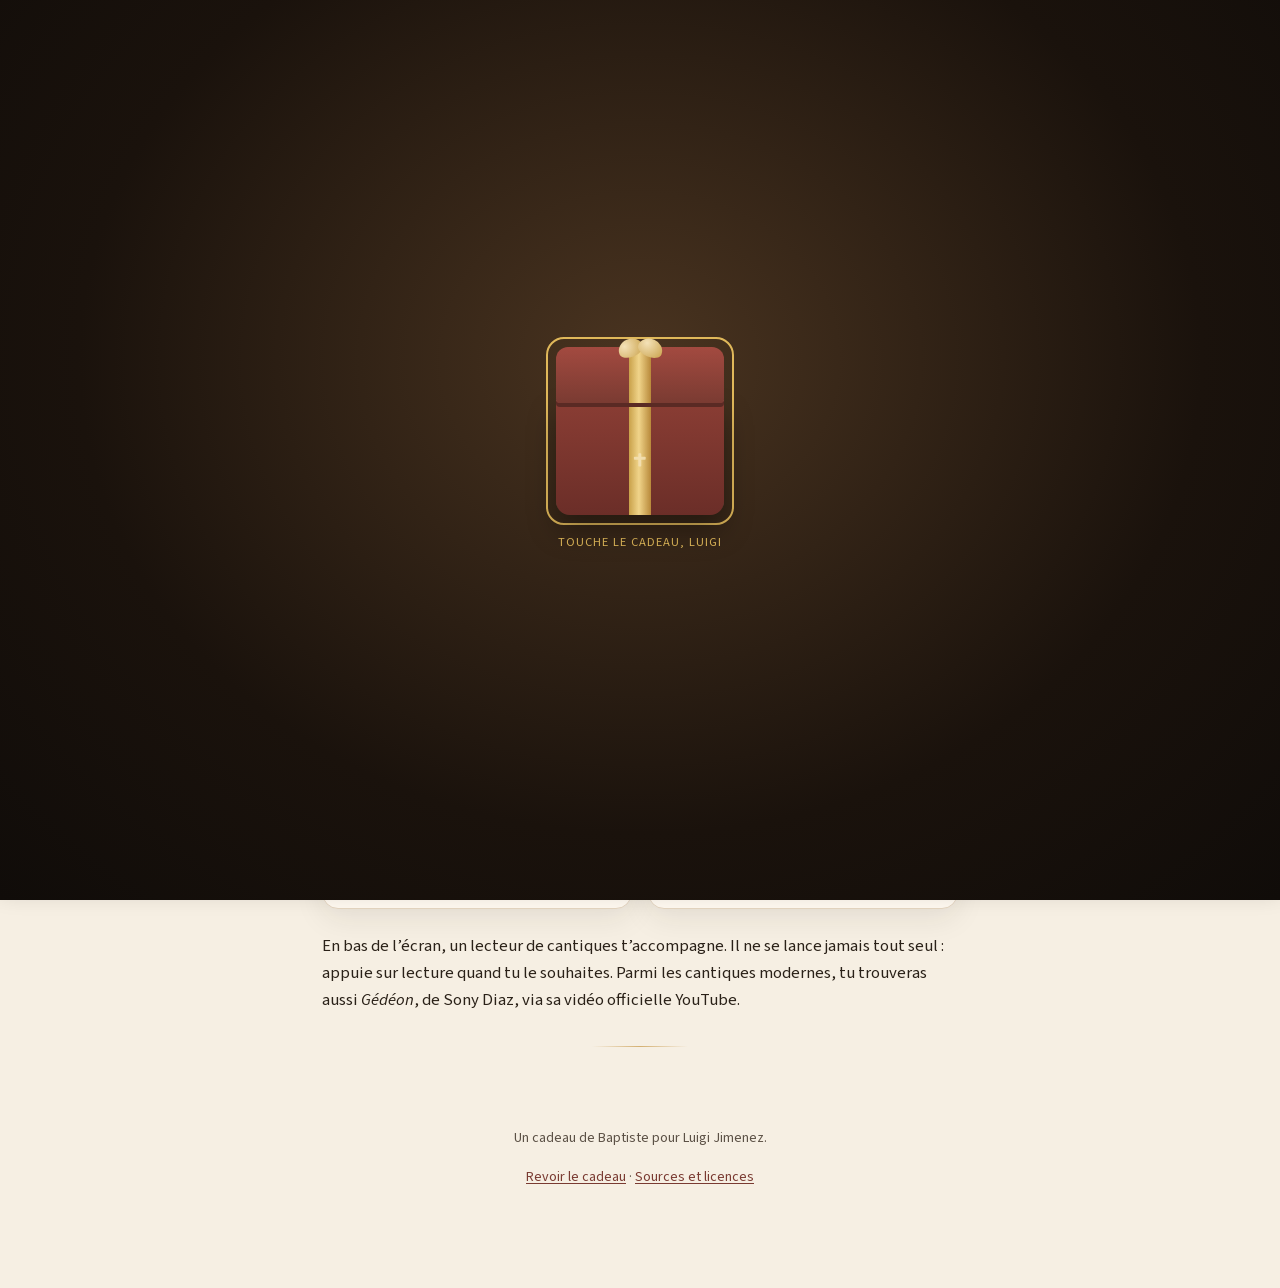
==== index.html @ 6153d250 "Ajouter le site Jésus-Christ, cadeau pour Luigi Jimenez Site français mobile : histoire de Jésus, Bi" ====
<!DOCTYPE html>
<html lang="fr">
<head>
  <meta charset="utf-8">
  <meta name="viewport" content="width=device-width, initial-scale=1, viewport-fit=cover">
  <meta name="theme-color" content="#2A2118">
  <meta name="description" content="Un cadeau de Baptiste pour Luigi Jimenez : l’histoire de Jésus-Christ, la Bible Louis Segond 1910, et des cantiques évangéliques.">
  <title>Jésus-Christ — Histoire et Bible, un cadeau pour Luigi Jimenez</title>
  <link rel="icon" href="favicon.svg" type="image/svg+xml">
  <link rel="apple-touch-icon" href="icons/icon-192.png">
  <link rel="manifest" href="manifest.webmanifest">
  <link rel="stylesheet" href="css/fonts.css">
  <link rel="stylesheet" href="css/style.css">
  <script>
    (function () {
      try {
        var t = localStorage.getItem("jesus-theme");
        if (t) document.documentElement.setAttribute("data-theme", t);
        else if (window.matchMedia && matchMedia("(prefers-color-scheme: dark)").matches)
          document.documentElement.setAttribute("data-theme", "dark");
        var replay = /(?:^|[?&])cadeau=1(?:&|$)/.test(location.search);
        if (replay || localStorage.getItem("jesus-gift-seen") !== "1")
          document.documentElement.classList.add("gift-pending");
      } catch (e) {}
    })();
  </script>
</head>
<body>
<a class="skip" href="#contenu">Aller au contenu</a>
<header class="site-header">
  <div class="header-inner">
    <a class="brand" href="index.html">
      <img src="img/logo.svg" width="32" height="32" alt="">
      <span class="brand-name">Jésus-Christ</span>
    </a>
    <button type="button" class="nav-toggle" data-nav-toggle aria-controls="site-nav" aria-expanded="false" aria-label="Ouvrir le menu">
      <svg width="22" height="22" viewBox="0 0 24 24" fill="none" stroke="currentColor" stroke-width="1.8" aria-hidden="true"><path d="M4 7h16M4 12h16M4 17h16"/></svg>
    </button>
    <nav class="site-nav" id="site-nav">
      <a href="index.html" aria-current="page">Accueil</a>
      <a href="histoire.html">Son histoire</a>
      <a href="bible.html">La Bible</a>
      <a href="apropos.html">À propos</a>
    </nav>
    <button type="button" class="icon-btn theme-btn" data-theme-toggle aria-label="Changer de thème"></button>
  </div>
</header>

<main id="contenu">
  <section class="hero">
    <img class="cross" src="img/logo.svg" width="64" height="64" alt="">
    <p class="kicker">Un cadeau pour Luigi Jimenez</p>
    <h1>Jésus-Christ</h1>
    <p class="lead">Son histoire, les Écritures, et des cantiques pour prier, lire et écouter — offerts avec affection.</p>
    <blockquote class="quote">
      «&nbsp;Je suis le chemin, la vérité, et la vie.&nbsp;»
      <cite><a class="ref" href="bible.html#jean.14.6">Jean 14, 6</a> · Louis Segond 1910</cite>
    </blockquote>
    <div class="actions">
      <a class="btn btn-primary" href="histoire.html">Son histoire</a>
      <a class="btn btn-ghost" href="bible.html">Lire la Bible</a>
    </div>
  </section>
  <div class="wrap">
    <p>Depuis plus de deux mille ans, le nom de Jésus de Nazareth traverse les siècles. Les Évangiles le présentent comme le Fils de Dieu, né à Bethléhem, qui a prêché le Royaume, guéri les malades, aimé les pauvres, et qui, après la croix, est vivant. Ce site t’invite à le rencontrer simplement, Luigi&nbsp;: par un récit respectueux de sa vie, et par la lecture de la Bible en français.</p>
    <div class="cards">
      <a class="card" href="histoire.html">
        <h2>Son histoire</h2>
        <p>De la nativité à l’ascension&nbsp;: un récit original, avec des renvois vers les passages bibliques.</p>
      </a>
      <a class="card" href="bible.html">
        <h2>La Bible</h2>
        <p>La traduction Louis Segond 1910, domaine public&nbsp;: Ancien et Nouveau Testament, à lire hors ligne une fois chargée.</p>
      </a>
    </div>
    <p>En bas de l’écran, un lecteur de cantiques t’accompagne. Il ne se lance jamais tout seul&nbsp;: appuie sur lecture quand tu le souhaites. Parmi les cantiques modernes, tu trouveras aussi <em>Gédéon</em>, de Sony Diaz, via sa vidéo officielle YouTube.</p>
    <hr class="ornament">
  </div>
</main>

<footer class="site-foot">
  <p>Un cadeau de Baptiste pour Luigi Jimenez.</p>
  <p><a href="index.html?cadeau=1" data-replay-gift>Revoir le cadeau</a>
   · <a href="apropos.html">Sources et licences</a></p>
</footer>

<div class="modern-panel" id="modern-panel" aria-hidden="true">
  <div class="modern-head">
    <h2>Cantiques modernes</h2>
    <button type="button" class="tool-btn" data-modern-close>Fermer</button>
  </div>
  <p class="note">Ces morceaux sont protégés par le droit d’auteur. Ils sont lus via YouTube&nbsp;: aucun fichier audio n’est hébergé sur ce site, et la lecture ne démarre pas toute seule.</p>
  <div class="yt-wrap" data-yt></div>
  <p class="modern-credit"><strong>Sony Diaz</strong> — <em>Gédéon (Vaillant héros)</em><br>
    <a href="https://www.youtube.com/watch?v=rrBUfTfi2Fc" rel="noopener noreferrer" target="_blank">Vidéo officielle sur YouTube</a>
    · <a href="https://www.youtube.com/@Sonydiaz777" rel="noopener noreferrer" target="_blank">Chaîne @Sonydiaz777</a>
  </p>
</div>
<div class="player" data-player>
  <audio preload="none" playsinline></audio>
  <button type="button" class="play-btn" data-play aria-label="Lecture">
    <svg width="18" height="18" viewBox="0 0 24 24" fill="currentColor" aria-hidden="true"><path d="M8 5.5v13l11-6.5L8 5.5z"/></svg>
  </button>
  <div class="player-meta">
    <div class="player-kicker">Cantiques</div>
    <div class="player-title" data-player-title>À toi la gloire</div>
    <div class="player-kicker" data-player-sub>Mélodie de Haendel — orgue</div>
  </div>
  <div class="player-controls">
    <button type="button" data-prev aria-label="Cantique précédent">
      <svg width="18" height="18" viewBox="0 0 24 24" fill="currentColor" aria-hidden="true"><path d="M6 6h2v12H6V6zm3.5 6 8.5 6V6l-8.5 6z"/></svg>
    </button>
    <button type="button" data-next aria-label="Cantique suivant">
      <svg width="18" height="18" viewBox="0 0 24 24" fill="currentColor" aria-hidden="true"><path d="M16 6h2v12h-2V6zM4 6v12l8.5-6L4 6z"/></svg>
    </button>
    <button type="button" data-modern aria-label="Cantiques modernes" aria-expanded="false" title="Cantiques modernes">
      <svg width="18" height="18" viewBox="0 0 24 24" fill="none" stroke="currentColor" stroke-width="1.8" aria-hidden="true"><path d="M10 16.5V5l10-2v11"/><circle cx="8" cy="16.5" r="2.5"/><circle cx="18" cy="14.5" r="2.5"/></svg>
    </button>
    <div class="vol-wrap">
      <label class="visually-hidden" for="volume">Volume</label>
      <input id="volume" type="range" data-volume min="0" max="1" step="0.05" value="0.8" aria-label="Volume">
    </div>
  </div>
</div>

<div class="gift-overlay" id="gift-overlay" role="dialog" aria-modal="true" aria-labelledby="gift-title">
  <div class="gift-rays" aria-hidden="true"></div>
  <div class="gift-confetti" data-confetti aria-hidden="true"></div>
  <div class="gift-doves" aria-hidden="true">
    <svg class="dove" style="--dx:-130px;--dy:-160px;--d:.05s" viewBox="0 0 64 40" fill="#F6EFE3"><path d="M8 24c8-2 14-10 22-12 2 6 8 10 16 10-6 4-14 6-22 4-4 4-10 8-16 8 2-4 2-8 0-10zm30-8c6-6 16-8 24-4-8 2-14 8-18 14-4-2-6-6-6-10z"/></svg>
    <svg class="dove" style="--dx:150px;--dy:-140px;--d:.18s" viewBox="0 0 64 40" fill="#E0B85A"><path d="M8 24c8-2 14-10 22-12 2 6 8 10 16 10-6 4-14 6-22 4-4 4-10 8-16 8 2-4 2-8 0-10zm30-8c6-6 16-8 24-4-8 2-14 8-18 14-4-2-6-6-6-10z"/></svg>
    <svg class="dove" style="--dx:20px;--dy:-190px;--d:.28s" viewBox="0 0 64 40" fill="#ffffff"><path d="M8 24c8-2 14-10 22-12 2 6 8 10 16 10-6 4-14 6-22 4-4 4-10 8-16 8 2-4 2-8 0-10zm30-8c6-6 16-8 24-4-8 2-14 8-18 14-4-2-6-6-6-10z"/></svg>
  </div>
  <div class="gift-stage">
    <button type="button" class="gift-box" data-gift-box aria-label="Ouvrir le cadeau pour Luigi Jimenez">
      <span class="gift-lid">
        <span class="gift-bow" aria-hidden="true"><span></span><span></span></span>
      </span>
      <span class="gift-body">
        <svg class="gift-cross" viewBox="0 0 24 24" aria-hidden="true"><rect x="10" y="3" width="4" height="18" rx="1" fill="#F4E2B8"/><rect x="4" y="8" width="16" height="4" rx="1" fill="#F4E2B8"/></svg>
      </span>
    </button>
    <p class="gift-hint">Touche le cadeau, Luigi</p>
    <div class="gift-message">
      <p class="kicker">Un cadeau</p>
      <h1 id="gift-title">Pour Luigi Jimenez</h1>
      <p class="gift-dedication">Luigi Jimenez, Jésus t’aime et te bénit, mon frère.</p>
      <p class="gift-signature">— Baptiste</p>
      <button type="button" class="btn btn-primary" data-gift-enter>Entrer</button>
    </div>
  </div>
</div>

<script src="js/app.js" defer></script>

</body>
</html>
---- css/fonts.css ----
/* Self-hosted fonts (SIL Open Font License 1.1) via Google Fonts.
   Cormorant Garamond — Catharsis Fonts / Christian Thalmann
   Source Sans 3 — Adobe (Paul D. Hunt)
*/
/* latin-ext */
@font-face {
  font-family: 'Cormorant Garamond';
  font-style: italic;
  font-weight: 500;
  font-display: swap;
  src: url(../fonts/cormorant-latin-ext-italic-500.woff2) format('woff2');
  unicode-range: U+0100-02BA, U+02BD-02C5, U+02C7-02CC, U+02CE-02D7, U+02DD-02FF, U+0304, U+0308, U+0329, U+1D00-1DBF, U+1E00-1E9F, U+1EF2-1EFF, U+2020, U+20A0-20AB, U+20AD-20C4, U+2113, U+2C60-2C7F, U+A720-A7FF;
}
/* latin */
@font-face {
  font-family: 'Cormorant Garamond';
  font-style: italic;
  font-weight: 500;
  font-display: swap;
  src: url(../fonts/cormorant-latin-italic-500.woff2) format('woff2');
  unicode-range: U+0000-00FF, U+0131, U+0152-0153, U+02BB-02BC, U+02C6, U+02DA, U+02DC, U+0304, U+0308, U+0329, U+2000-206F, U+20AC, U+2122, U+2191, U+2193, U+2212, U+2215, U+FEFF, U+FFFD;
}
/* latin-ext */
@font-face {
  font-family: 'Cormorant Garamond';
  font-style: normal;
  font-weight: 500;
  font-display: swap;
  src: url(../fonts/cormorant-latin-ext-normal-500.woff2) format('woff2');
  unicode-range: U+0100-02BA, U+02BD-02C5, U+02C7-02CC, U+02CE-02D7, U+02DD-02FF, U+0304, U+0308, U+0329, U+1D00-1DBF, U+1E00-1E9F, U+1EF2-1EFF, U+2020, U+20A0-20AB, U+20AD-20C4, U+2113, U+2C60-2C7F, U+A720-A7FF;
}
/* latin */
@font-face {
  font-family: 'Cormorant Garamond';
  font-style: normal;
  font-weight: 500;
  font-display: swap;
  src: url(../fonts/cormorant-latin-normal-500.woff2) format('woff2');
  unicode-range: U+0000-00FF, U+0131, U+0152-0153, U+02BB-02BC, U+02C6, U+02DA, U+02DC, U+0304, U+0308, U+0329, U+2000-206F, U+20AC, U+2122, U+2191, U+2193, U+2212, U+2215, U+FEFF, U+FFFD;
}
/* latin-ext */
@font-face {
  font-family: 'Cormorant Garamond';
  font-style: normal;
  font-weight: 600;
  font-display: swap;
  src: url(../fonts/cormorant-latin-ext-normal-600.woff2) format('woff2');
  unicode-range: U+0100-02BA, U+02BD-02C5, U+02C7-02CC, U+02CE-02D7, U+02DD-02FF, U+0304, U+0308, U+0329, U+1D00-1DBF, U+1E00-1E9F, U+1EF2-1EFF, U+2020, U+20A0-20AB, U+20AD-20C4, U+2113, U+2C60-2C7F, U+A720-A7FF;
}
/* latin */
@font-face {
  font-family: 'Cormorant Garamond';
  font-style: normal;
  font-weight: 600;
  font-display: swap;
  src: url(../fonts/cormorant-latin-normal-600.woff2) format('woff2');
  unicode-range: U+0000-00FF, U+0131, U+0152-0153, U+02BB-02BC, U+02C6, U+02DA, U+02DC, U+0304, U+0308, U+0329, U+2000-206F, U+20AC, U+2122, U+2191, U+2193, U+2212, U+2215, U+FEFF, U+FFFD;
}
/* latin-ext */
@font-face {
  font-family: 'Cormorant Garamond';
  font-style: normal;
  font-weight: 700;
  font-display: swap;
  src: url(../fonts/cormorant-latin-ext-normal-700.woff2) format('woff2');
  unicode-range: U+0100-02BA, U+02BD-02C5, U+02C7-02CC, U+02CE-02D7, U+02DD-02FF, U+0304, U+0308, U+0329, U+1D00-1DBF, U+1E00-1E9F, U+1EF2-1EFF, U+2020, U+20A0-20AB, U+20AD-20C4, U+2113, U+2C60-2C7F, U+A720-A7FF;
}
/* latin */
@font-face {
  font-family: 'Cormorant Garamond';
  font-style: normal;
  font-weight: 700;
  font-display: swap;
  src: url(../fonts/cormorant-latin-normal-700.woff2) format('woff2');
  unicode-range: U+0000-00FF, U+0131, U+0152-0153, U+02BB-02BC, U+02C6, U+02DA, U+02DC, U+0304, U+0308, U+0329, U+2000-206F, U+20AC, U+2122, U+2191, U+2193, U+2212, U+2215, U+FEFF, U+FFFD;
}
/* latin-ext */
@font-face {
  font-family: 'Source Sans 3';
  font-style: italic;
  font-weight: 400;
  font-display: swap;
  src: url(../fonts/source-sans-latin-ext-italic-400.woff2) format('woff2');
  unicode-range: U+0100-02BA, U+02BD-02C5, U+02C7-02CC, U+02CE-02D7, U+02DD-02FF, U+0304, U+0308, U+0329, U+1D00-1DBF, U+1E00-1E9F, U+1EF2-1EFF, U+2020, U+20A0-20AB, U+20AD-20C4, U+2113, U+2C60-2C7F, U+A720-A7FF;
}
/* latin */
@font-face {
  font-family: 'Source Sans 3';
  font-style: italic;
  font-weight: 400;
  font-display: swap;
  src: url(../fonts/source-sans-latin-italic-400.woff2) format('woff2');
  unicode-range: U+0000-00FF, U+0131, U+0152-0153, U+02BB-02BC, U+02C6, U+02DA, U+02DC, U+0304, U+0308, U+0329, U+2000-206F, U+20AC, U+2122, U+2191, U+2193, U+2212, U+2215, U+FEFF, U+FFFD;
}
/* latin-ext */
@font-face {
  font-family: 'Source Sans 3';
  font-style: normal;
  font-weight: 400;
  font-display: swap;
  src: url(../fonts/source-sans-latin-ext-normal-400.woff2) format('woff2');
  unicode-range: U+0100-02BA, U+02BD-02C5, U+02C7-02CC, U+02CE-02D7, U+02DD-02FF, U+0304, U+0308, U+0329, U+1D00-1DBF, U+1E00-1E9F, U+1EF2-1EFF, U+2020, U+20A0-20AB, U+20AD-20C4, U+2113, U+2C60-2C7F, U+A720-A7FF;
}
/* latin */
@font-face {
  font-family: 'Source Sans 3';
  font-style: normal;
  font-weight: 400;
  font-display: swap;
  src: url(../fonts/source-sans-latin-normal-400.woff2) format('woff2');
  unicode-range: U+0000-00FF, U+0131, U+0152-0153, U+02BB-02BC, U+02C6, U+02DA, U+02DC, U+0304, U+0308, U+0329, U+2000-206F, U+20AC, U+2122, U+2191, U+2193, U+2212, U+2215, U+FEFF, U+FFFD;
}
/* latin-ext */
@font-face {
  font-family: 'Source Sans 3';
  font-style: normal;
  font-weight: 600;
  font-display: swap;
  src: url(../fonts/source-sans-latin-ext-normal-600.woff2) format('woff2');
  unicode-range: U+0100-02BA, U+02BD-02C5, U+02C7-02CC, U+02CE-02D7, U+02DD-02FF, U+0304, U+0308, U+0329, U+1D00-1DBF, U+1E00-1E9F, U+1EF2-1EFF, U+2020, U+20A0-20AB, U+20AD-20C4, U+2113, U+2C60-2C7F, U+A720-A7FF;
}
/* latin */
@font-face {
  font-family: 'Source Sans 3';
  font-style: normal;
  font-weight: 600;
  font-display: swap;
  src: url(../fonts/source-sans-latin-normal-600.woff2) format('woff2');
  unicode-range: U+0000-00FF, U+0131, U+0152-0153, U+02BB-02BC, U+02C6, U+02DA, U+02DC, U+0304, U+0308, U+0329, U+2000-206F, U+20AC, U+2122, U+2191, U+2193, U+2212, U+2215, U+FEFF, U+FFFD;
}
---- css/style.css ----
/* Jésus-Christ — Histoire et Bible
   Warm, mobile-first, reading-first stylesheet. */

:root {
  --bg: #F6EFE3;
  --bg-elev: #FFF9F0;
  --bg-soft: #EFE4D2;
  --ink: #2A2118;
  --ink-soft: #5C5146;
  --gold: #B8893A;
  --gold-soft: #D4B072;
  --wine: #7A3B32;
  --line: #E4D5C0;
  --player: #2A2118;
  --player-ink: #F6EFE3;
  --shadow: 0 10px 30px rgba(42, 33, 24, .08);
  --radius: 16px;
  --serif: "Cormorant Garamond", "Palatino Linotype", Palatino, "Book Antiqua", Georgia, serif;
  --sans: "Source Sans 3", system-ui, -apple-system, "Segoe UI", Roboto, sans-serif;
  --header-h: 3.5rem;
  --player-h: 4.25rem;
  --safe-bottom: env(safe-area-inset-bottom, 0px);
  --text: 1.05rem;
  --scripture-size: 1.2rem;
}

[data-theme="dark"] {
  --bg: #16120E;
  --bg-elev: #211C16;
  --bg-soft: #2A231C;
  --ink: #F3E7D4;
  --ink-soft: #C4B4A0;
  --gold: #E0B85A;
  --gold-soft: #C9A14A;
  --wine: #E8C4A8;
  --line: #3A3026;
  --player: #0F0C0A;
  --player-ink: #F3E7D4;
  --shadow: 0 10px 30px rgba(0, 0, 0, .35);
}

*, *::before, *::after { box-sizing: border-box; }
html { scroll-behavior: smooth; }
html, body { margin: 0; padding: 0; }
body {
  font-family: var(--sans);
  font-size: var(--text);
  line-height: 1.6;
  color: var(--ink);
  background: var(--bg);
  min-height: 100dvh;
  padding-bottom: calc(var(--player-h) + var(--safe-bottom) + 1rem);
  -webkit-font-smoothing: antialiased;
  text-rendering: optimizeLegibility;
}
img, svg { max-width: 100%; display: block; }
a { color: var(--wine); text-decoration-thickness: 1px; text-underline-offset: 2px; }
a:hover { color: var(--gold); }
:focus-visible { outline: 2px solid var(--gold); outline-offset: 3px; }

.skip {
  position: absolute; left: -999px; top: 0;
}
.skip:focus { left: 1rem; top: 1rem; z-index: 80; background: var(--bg-elev); padding: .5rem 1rem; border-radius: 8px; }

/* Header */
.site-header {
  position: sticky; top: 0; z-index: 40;
  background: color-mix(in srgb, var(--bg) 88%, transparent);
  backdrop-filter: blur(14px);
  -webkit-backdrop-filter: blur(14px);
  border-bottom: 1px solid var(--line);
  padding: env(safe-area-inset-top, 0) 0 0;
}
.header-inner {
  max-width: 70rem;
  margin: 0 auto;
  height: var(--header-h);
  padding: 0 1rem;
  display: flex;
  align-items: center;
  gap: .75rem;
}
.brand {
  display: flex; align-items: center; gap: .6rem;
  color: inherit; text-decoration: none;
  min-width: 0;
}
.brand img, .brand svg { width: 2rem; height: 2rem; flex-shrink: 0; }
.brand-name {
  font-family: var(--serif);
  font-weight: 600;
  font-size: 1.25rem;
  letter-spacing: .01em;
  white-space: nowrap;
}
.nav-toggle {
  margin-left: auto;
  background: none; border: 0; color: var(--ink);
  width: 2.6rem; height: 2.6rem;
  border-radius: 10px;
  display: grid; place-items: center;
  cursor: pointer;
}
.nav-toggle:hover { background: var(--bg-soft); }
.icon-btn {
  background: none; border: 0; color: inherit;
  width: 2.5rem; height: 2.5rem;
  border-radius: 10px;
  display: grid; place-items: center;
  cursor: pointer;
}
.icon-btn:hover { background: var(--bg-soft); }
.theme-btn { margin-left: .15rem; }

.site-nav {
  display: none;
  flex-direction: column;
  padding: .25rem 1rem 1rem;
  gap: .15rem;
  border-top: 1px solid var(--line);
  background: var(--bg-elev);
}
.site-nav.is-open { display: flex; }
.site-nav a {
  color: var(--ink);
  text-decoration: none;
  padding: .7rem .85rem;
  border-radius: 10px;
  font-weight: 500;
}
.site-nav a:hover, .site-nav a[aria-current="page"] {
  background: var(--bg-soft);
  color: var(--wine);
}

@media (min-width: 760px) {
  .nav-toggle { display: none; }
  .header-inner { gap: 1.25rem; }
  .site-nav {
    display: flex;
    flex-direction: row;
    margin-left: auto;
    padding: 0;
    border: 0;
    background: none;
    align-items: center;
    gap: .15rem;
  }
  .site-nav a { padding: .4rem .75rem; }
  .theme-btn { margin-left: .5rem; }
}

/* Layout */
.wrap { max-width: 42rem; margin: 0 auto; padding: 1.25rem 1.15rem 2rem; }
.wrap-wide { max-width: 70rem; margin: 0 auto; padding: 1.25rem 1.15rem 2rem; }
.kicker {
  font-family: var(--sans);
  text-transform: uppercase;
  letter-spacing: .16em;
  font-size: .72rem;
  font-weight: 600;
  color: var(--gold);
  margin: 0 0 .35rem;
}
h1, h2, h3 { font-family: var(--serif); font-weight: 600; line-height: 1.2; margin: 0 0 .6rem; }
h1 { font-size: clamp(2.2rem, 8vw, 3.4rem); }
h2 { font-size: clamp(1.6rem, 5vw, 2.15rem); color: var(--wine); }
h3 { font-size: 1.3rem; }
.lead { font-size: 1.15rem; color: var(--ink-soft); margin: 0 0 1.4rem; }
p { margin: 0 0 1rem; }
hr.ornament {
  border: 0; height: 1px; margin: 2rem auto;
  width: 6rem;
  background: linear-gradient(90deg, transparent, var(--gold-soft), transparent);
}

/* Hero */
.hero {
  position: relative;
  overflow: hidden;
  text-align: center;
  padding: 2.4rem 1.15rem 2.6rem;
  background:
    radial-gradient(ellipse at 50% 0%, color-mix(in srgb, var(--gold-soft) 38%, transparent), transparent 58%),
    var(--bg);
}
.hero .cross {
  width: 4.2rem; height: 4.2rem; margin: 0 auto 1rem;
  filter: drop-shadow(0 6px 16px rgba(184, 137, 58, .25));
}
.hero h1 { margin-bottom: .4rem; }
.hero .lead { max-width: 32rem; margin: 0 auto 1.5rem; }
.quote {
  font-family: var(--serif);
  font-style: italic;
  font-size: clamp(1.25rem, 4vw, 1.7rem);
  line-height: 1.4;
  margin: 0 auto 1.6rem;
  max-width: 30rem;
  color: var(--ink);
}
.quote cite {
  display: block;
  font-style: normal;
  font-family: var(--sans);
  font-size: .9rem;
  letter-spacing: .04em;
  color: var(--ink-soft);
  margin-top: .7rem;
}
.actions { display: flex; flex-wrap: wrap; gap: .7rem; justify-content: center; }

.btn {
  display: inline-flex; align-items: center; justify-content: center;
  gap: .4rem;
  border-radius: 999px;
  padding: .75rem 1.25rem;
  font-weight: 600;
  font-family: var(--sans);
  font-size: 1rem;
  text-decoration: none;
  border: 1px solid transparent;
  cursor: pointer;
}
.btn-primary {
  background: var(--wine);
  color: #fff8f0;
}
.btn-primary:hover { background: color-mix(in srgb, var(--wine) 85%, #000); color: #fff8f0; }
.btn-ghost {
  background: transparent;
  color: var(--ink);
  border-color: var(--line);
}
.btn-ghost:hover { border-color: var(--gold); color: var(--wine); }

.cards {
  display: grid;
  gap: 1rem;
  margin: 1.5rem 0;
}
@media (min-width: 640px) {
  .cards { grid-template-columns: 1fr 1fr; }
}
.card {
  background: var(--bg-elev);
  border: 1px solid var(--line);
  border-radius: var(--radius);
  padding: 1.25rem 1.2rem 1.3rem;
  box-shadow: var(--shadow);
  text-decoration: none;
  color: inherit;
  display: block;
}
.card h2 { font-size: 1.55rem; margin-bottom: .35rem; }
.card p { margin: 0; color: var(--ink-soft); }

/* Histoire */
.chapter {
  margin: 0 0 2.2rem;
  padding-top: .25rem;
}
.chapter h2 { margin-top: 0; }
.toc {
  background: var(--bg-elev);
  border: 1px solid var(--line);
  border-radius: var(--radius);
  padding: 1rem 1.1rem;
  margin: 0 0 2rem;
}
.toc h2 { font-size: 1.2rem; margin-bottom: .5rem; color: var(--ink); }
.toc ol { margin: 0; padding-left: 1.2rem; }
.toc a { text-decoration: none; color: var(--ink); }
.toc a:hover { color: var(--wine); }
.ref {
  white-space: nowrap;
  font-variant-numeric: oldstyle-nums;
}

/* Bible reader */
.bible-toolbar {
  position: sticky;
  top: var(--header-h);
  z-index: 30;
  background: color-mix(in srgb, var(--bg) 92%, transparent);
  backdrop-filter: blur(12px);
  -webkit-backdrop-filter: blur(12px);
  border-bottom: 1px solid var(--line);
  padding: .45rem .75rem;
  display: flex;
  flex-wrap: wrap;
  gap: .4rem;
  align-items: center;
}
.picker-btn, .tool-btn {
  font-family: var(--sans);
  background: var(--bg-elev);
  border: 1px solid var(--line);
  color: var(--ink);
  border-radius: 999px;
  padding: .4rem .8rem;
  cursor: pointer;
  font-size: .95rem;
}
.picker-btn { font-weight: 600; max-width: 100%; }
.tool-btn { min-width: 2.3rem; padding: .4rem .6rem; }
.tool-cluster { display: flex; gap: .3rem; margin-left: auto; }
.search-form {
  flex: 1 1 100%;
  display: flex;
  gap: .4rem;
}
.search-form input {
  flex: 1;
  font: inherit;
  border: 1px solid var(--line);
  background: var(--bg-elev);
  color: var(--ink);
  border-radius: 999px;
  padding: .5rem .9rem;
  min-width: 0;
}
.search-form button { flex: 0 0 auto; }

.book-drawer {
  position: fixed;
  inset: 0;
  z-index: 50;
  background: color-mix(in srgb, #000 45%, transparent);
  display: none;
}
.book-drawer.is-open { display: block; }
.drawer-panel {
  position: absolute;
  inset: auto 0 0 0;
  max-height: min(88dvh, 46rem);
  overflow: auto;
  background: var(--bg);
  border-radius: 1.1rem 1.1rem 0 0;
  padding: 1rem 1rem calc(var(--player-h) + 1.5rem);
  box-shadow: var(--shadow);
}
.drawer-head {
  display: flex; align-items: center; gap: .5rem;
  margin-bottom: .8rem;
}
.drawer-head h2 { flex: 1; font-size: 1.3rem; margin: 0; color: var(--ink); }
.testament-tabs { display: flex; gap: .4rem; margin: 0 0 .8rem; }
.book-filter {
  width: 100%;
  font: inherit;
  border: 1px solid var(--line);
  background: var(--bg-elev);
  color: var(--ink);
  border-radius: 10px;
  padding: .55rem .8rem;
  margin-bottom: .8rem;
}
.book-grid {
  display: grid;
  grid-template-columns: repeat(auto-fill, minmax(9.5rem, 1fr));
  gap: .4rem;
}
.book-grid button {
  text-align: left;
  font: inherit;
  background: var(--bg-elev);
  border: 1px solid var(--line);
  color: var(--ink);
  border-radius: 10px;
  padding: .55rem .7rem;
  cursor: pointer;
}
.book-grid button:hover, .book-grid button[aria-current="true"] {
  border-color: var(--gold);
  background: var(--bg-soft);
}
.chapter-list {
  display: flex;
  flex-wrap: wrap;
  gap: .35rem;
  margin-top: .8rem;
}
.chapter-list button {
  width: 2.6rem; height: 2.6rem;
  border-radius: 8px;
  border: 1px solid var(--line);
  background: var(--bg-elev);
  color: var(--ink);
  font: inherit;
  cursor: pointer;
}
.chapter-list button[aria-current="true"], .chapter-list button:hover {
  background: var(--wine); color: #fff8f0; border-color: var(--wine);
}

.reader {
  max-width: 40rem;
  margin: 0 auto;
  padding: 1.2rem 1.15rem 2rem;
}
.reader h1 {
  font-size: clamp(1.8rem, 6vw, 2.5rem);
  margin-bottom: .2rem;
}
.reader .meta { color: var(--ink-soft); margin-bottom: 1.2rem; font-size: .95rem; }
.scripture {
  font-family: var(--serif);
  font-size: var(--scripture-size);
  font-weight: 500;
  line-height: 1.7;
}
.verse { display: block; margin: 0 0 .45rem; scroll-margin-top: 7.5rem; }
.verse .vn {
  font-family: var(--sans);
  font-size: .72em;
  font-weight: 600;
  color: var(--gold);
  margin-right: .4rem;
  vertical-align: super;
}
.verse.is-target {
  background: color-mix(in srgb, var(--gold-soft) 28%, transparent);
  border-radius: 6px;
  padding: .1rem .25rem;
}
.chapter-nav {
  display: flex;
  justify-content: space-between;
  gap: .6rem;
  margin-top: 1.6rem;
}
.search-results { max-width: 40rem; margin: 0 auto; padding: 0 1.15rem 2rem; }
.search-results li { margin-bottom: .7rem; }
.search-results a { text-decoration: none; color: inherit; }
.search-results a:hover .s-ref { color: var(--wine); }
.s-ref { font-weight: 600; color: var(--gold); display: block; }
.s-text { font-family: var(--serif); }

.status { color: var(--ink-soft); padding: 1rem; text-align: center; }

/* About */
.credits dt { font-weight: 600; margin-top: 1rem; }
.credits dd { margin: .25rem 0 0; color: var(--ink-soft); }
.license-tag {
  display: inline-block;
  font-size: .78rem;
  border: 1px solid var(--line);
  border-radius: 999px;
  padding: .1rem .5rem;
  margin-left: .25rem;
}

/* Floating player */
.player {
  position: fixed;
  left: 0; right: 0; bottom: 0;
  z-index: 45;
  background: var(--player);
  color: var(--player-ink);
  padding: .45rem .7rem calc(.45rem + var(--safe-bottom));
  box-shadow: 0 -8px 24px rgba(0,0,0,.18);
  display: grid;
  grid-template-columns: auto 1fr auto;
  gap: .55rem;
  align-items: center;
}
.player audio { display: none; }
.play-btn {
  width: 2.7rem; height: 2.7rem;
  border-radius: 50%;
  border: 0;
  background: var(--gold);
  color: #2A2118;
  display: grid; place-items: center;
  cursor: pointer;
}
.play-btn:hover { filter: brightness(1.08); }
.player-meta { min-width: 0; }
.player-kicker { font-size: .68rem; letter-spacing: .12em; text-transform: uppercase; opacity: .7; }
.player-title { font-weight: 600; font-size: .95rem; white-space: nowrap; overflow: hidden; text-overflow: ellipsis; }
.player-controls { display: flex; align-items: center; gap: .15rem; }
.player-controls button {
  background: none; border: 0; color: inherit;
  width: 2.2rem; height: 2.2rem;
  border-radius: 8px;
  cursor: pointer;
  display: grid; place-items: center;
}
.player-controls button:hover { background: rgba(255,255,255,.08); }
.vol-wrap { display: none; align-items: center; gap: .3rem; }
.vol-wrap input[type="range"] { width: 5rem; accent-color: var(--gold); }
@media (min-width: 640px) {
  .vol-wrap { display: flex; }
  .player { padding-left: 1rem; padding-right: 1rem; }
}

footer.site-foot {
  max-width: 42rem;
  margin: 0 auto;
  padding: 1rem 1.15rem 0;
  color: var(--ink-soft);
  font-size: .88rem;
  text-align: center;
}

/* Reduced motion */
@media (prefers-reduced-motion: reduce) {
  html { scroll-behavior: auto; }
}

/* Modern hymns panel (YouTube, not hosted) */
.modern-panel {
  position: fixed;
  left: 0; right: 0;
  bottom: calc(var(--player-h) + var(--safe-bottom));
  z-index: 44;
  background: var(--bg-elev);
  color: var(--ink);
  border-top: 1px solid var(--line);
  border-radius: 1.1rem 1.1rem 0 0;
  box-shadow: 0 -10px 30px rgba(0,0,0,.18);
  padding: .9rem 1rem 1rem;
  max-height: min(70dvh, 32rem);
  overflow: auto;
  display: none;
}
.modern-panel.is-open { display: block; }
.modern-head {
  display: flex; align-items: center; gap: .5rem;
  margin-bottom: .5rem;
}
.modern-head h2 { flex: 1; font-size: 1.25rem; margin: 0; color: var(--wine); }
.modern-panel .note { font-size: .9rem; color: var(--ink-soft); margin: 0 0 .8rem; }
.yt-wrap {
  position: relative;
  width: 100%;
  aspect-ratio: 16 / 9;
  background: #1a1410;
  border-radius: 12px;
  overflow: hidden;
}
.yt-wrap iframe { position: absolute; inset: 0; width: 100%; height: 100%; border: 0; }
.modern-credit { font-size: .92rem; margin: .7rem 0 0; }

/* Gift overlay */
.gift-overlay {
  position: fixed;
  inset: 0;
  z-index: 100;
  display: none;
  align-items: center;
  justify-content: center;
  background:
    radial-gradient(ellipse at 50% 40%, #4a3420 0%, #1a120c 62%, #100c09 100%);
  color: #F6EFE3;
  overflow: hidden;
  padding: 1.2rem;
  text-align: center;
}
html.gift-pending .gift-overlay,
.gift-overlay.is-on { display: flex; }
html.gift-pending body { overflow: hidden; }
.gift-rays {
  position: absolute;
  inset: -20%;
  background:
    conic-gradient(from 0deg, transparent 0 8deg, rgba(224,184,90,.12) 8deg 12deg, transparent 12deg 20deg);
  opacity: 0;
  transform: scale(.8);
  pointer-events: none;
}
.gift-overlay.is-opening .gift-rays,
.gift-overlay.is-open .gift-rays {
  opacity: 1;
  animation: rays-spin 24s linear infinite;
}
@keyframes rays-spin { to { transform: rotate(360deg) scale(1); } }

.gift-stage { position: relative; z-index: 2; width: min(22rem, 100%); }
.gift-box {
  width: 10.5rem; height: 10.5rem;
  margin: 0 auto 1.1rem;
  border: 0; background: none; padding: 0;
  cursor: pointer;
  perspective: 700px;
  display: block;
  position: relative;
}
.gift-box:focus-visible { outline: 2px solid #E0B85A; outline-offset: 8px; border-radius: 8px; }
.gift-body, .gift-lid {
  position: absolute; left: 0; right: 0;
  transform-style: preserve-3d;
}
.gift-body {
  bottom: 0; height: 7.2rem;
  background: linear-gradient(180deg, #8a3d34 0%, #6b2e28 100%);
  border-radius: 0 0 14px 14px;
  box-shadow: 0 16px 28px rgba(0,0,0,.35), inset 0 1px 0 rgba(255,255,255,.15);
}
.gift-body::before, .gift-lid::before {
  content: "";
  position: absolute; left: 50%; top: 0; bottom: 0;
  width: 1.35rem; margin-left: -.67rem;
  background: linear-gradient(90deg, #c9a14a, #f0d48a 45%, #b8893a);
}
.gift-lid {
  top: 0; height: 3.5rem;
  background: linear-gradient(180deg, #a34a40 0%, #7a3b32 100%);
  border-radius: 12px 12px 4px 4px;
  transform-origin: bottom center;
  z-index: 3;
  box-shadow: 0 4px 0 #5a2a24;
}
.gift-bow {
  position: absolute;
  left: 50%; top: -0.85rem;
  width: 2.8rem; height: 2.2rem;
  margin-left: -1.4rem;
  z-index: 4;
  pointer-events: none;
}
.gift-bow span {
  position: absolute; top: .35rem;
  width: 1.55rem; height: 1.15rem;
  background: radial-gradient(circle at 30% 30%, #f4e2b8, #c9a14a);
  border-radius: 50% 50% 50% 50% / 60% 60% 40% 40%;
}
.gift-bow span:first-child { left: 0; transform: rotate(-22deg); }
.gift-bow span:last-child { right: 0; transform: rotate(22deg); }
.gift-cross {
  position: absolute;
  left: 50%; top: 52%;
  width: 1.1rem; height: 1.1rem;
  margin: -.55rem 0 0 -.55rem;
  z-index: 2;
  opacity: .85;
}
.gift-hint {
  font-family: var(--sans);
  letter-spacing: .08em;
  text-transform: uppercase;
  font-size: .78rem;
  color: #E0B85A;
  margin: 0;
}
.gift-overlay.is-opening .gift-lid,
.gift-overlay.is-open .gift-lid {
  animation: lid-lift .9s cubic-bezier(.2,.8,.2,1) forwards;
}
.gift-overlay.is-opening .gift-bow,
.gift-overlay.is-open .gift-bow {
  animation: bow-up .9s cubic-bezier(.2,.8,.2,1) forwards;
}
@keyframes lid-lift {
  to { transform: translateY(-4.2rem) rotateX(-28deg); opacity: .95; }
}
@keyframes bow-up {
  to { transform: translateY(-4.2rem); }
}
.gift-overlay.is-open .gift-box,
.gift-overlay.is-open .gift-hint { display: none; }

.gift-confetti, .gift-doves {
  position: absolute; inset: 0;
  pointer-events: none; overflow: hidden;
}
.gift-confetti i {
  position: absolute;
  top: 45%;
  left: var(--x, 50%);
  width: 7px; height: 10px;
  background: var(--c, #E0B85A);
  border-radius: 1px;
  opacity: 0;
}
.gift-overlay.is-opening .gift-confetti i,
.gift-overlay.is-open .gift-confetti i {
  animation: confetti-fly 1.3s ease-out forwards;
  animation-delay: var(--d, 0s);
}
@keyframes confetti-fly {
  0% { opacity: 1; transform: translate(0,0) rotate(0); }
  100% { opacity: 0; transform: translate(var(--dx), var(--dy)) rotate(260deg); }
}
.dove {
  position: absolute;
  left: 50%; top: 48%;
  width: 42px; height: 28px;
  opacity: 0;
}
.gift-overlay.is-opening .dove,
.gift-overlay.is-open .dove {
  animation: dove-fly 1.8s ease-out forwards;
  animation-delay: var(--d, 0s);
}
@keyframes dove-fly {
  0% { opacity: 1; transform: translate(-50%,0) scale(.6); }
  100% { opacity: 0; transform: translate(var(--dx), var(--dy)) scale(1.1); }
}

.gift-message {
  display: none;
  animation: msg-in .7s ease both;
}
.gift-overlay.is-open .gift-message { display: block; }
.gift-message .kicker { color: #E0B85A; }
.gift-message h1 {
  font-size: clamp(2rem, 9vw, 3rem);
  color: #F6EFE3;
  margin-bottom: 1rem;
}
.gift-dedication {
  font-family: var(--serif);
  font-style: italic;
  font-size: clamp(1.25rem, 4.5vw, 1.65rem);
  line-height: 1.45;
  margin: 0 0 .6rem;
}
.gift-signature {
  font-family: var(--serif);
  font-style: italic;
  font-size: 1.2rem;
  color: #E0B85A;
  margin: 0 0 1.5rem;
}
@keyframes msg-in {
  from { opacity: 0; transform: translateY(12px); }
  to { opacity: 1; transform: none; }
}

@media (prefers-reduced-motion: reduce) {
  .gift-overlay.is-opening .gift-lid,
  .gift-overlay.is-open .gift-lid,
  .gift-overlay.is-opening .gift-bow,
  .gift-overlay.is-open .gift-bow,
  .gift-rays,
  .gift-confetti i,
  .dove { animation: none !important; }
  .gift-overlay.is-opening .gift-lid { transform: translateY(-4.2rem); }
  .gift-message { animation: none; }
}

.visually-hidden {
  position: absolute !important;
  width: 1px; height: 1px;
  padding: 0; margin: -1px;
  overflow: hidden; clip: rect(0,0,0,0);
  white-space: nowrap; border: 0;
}
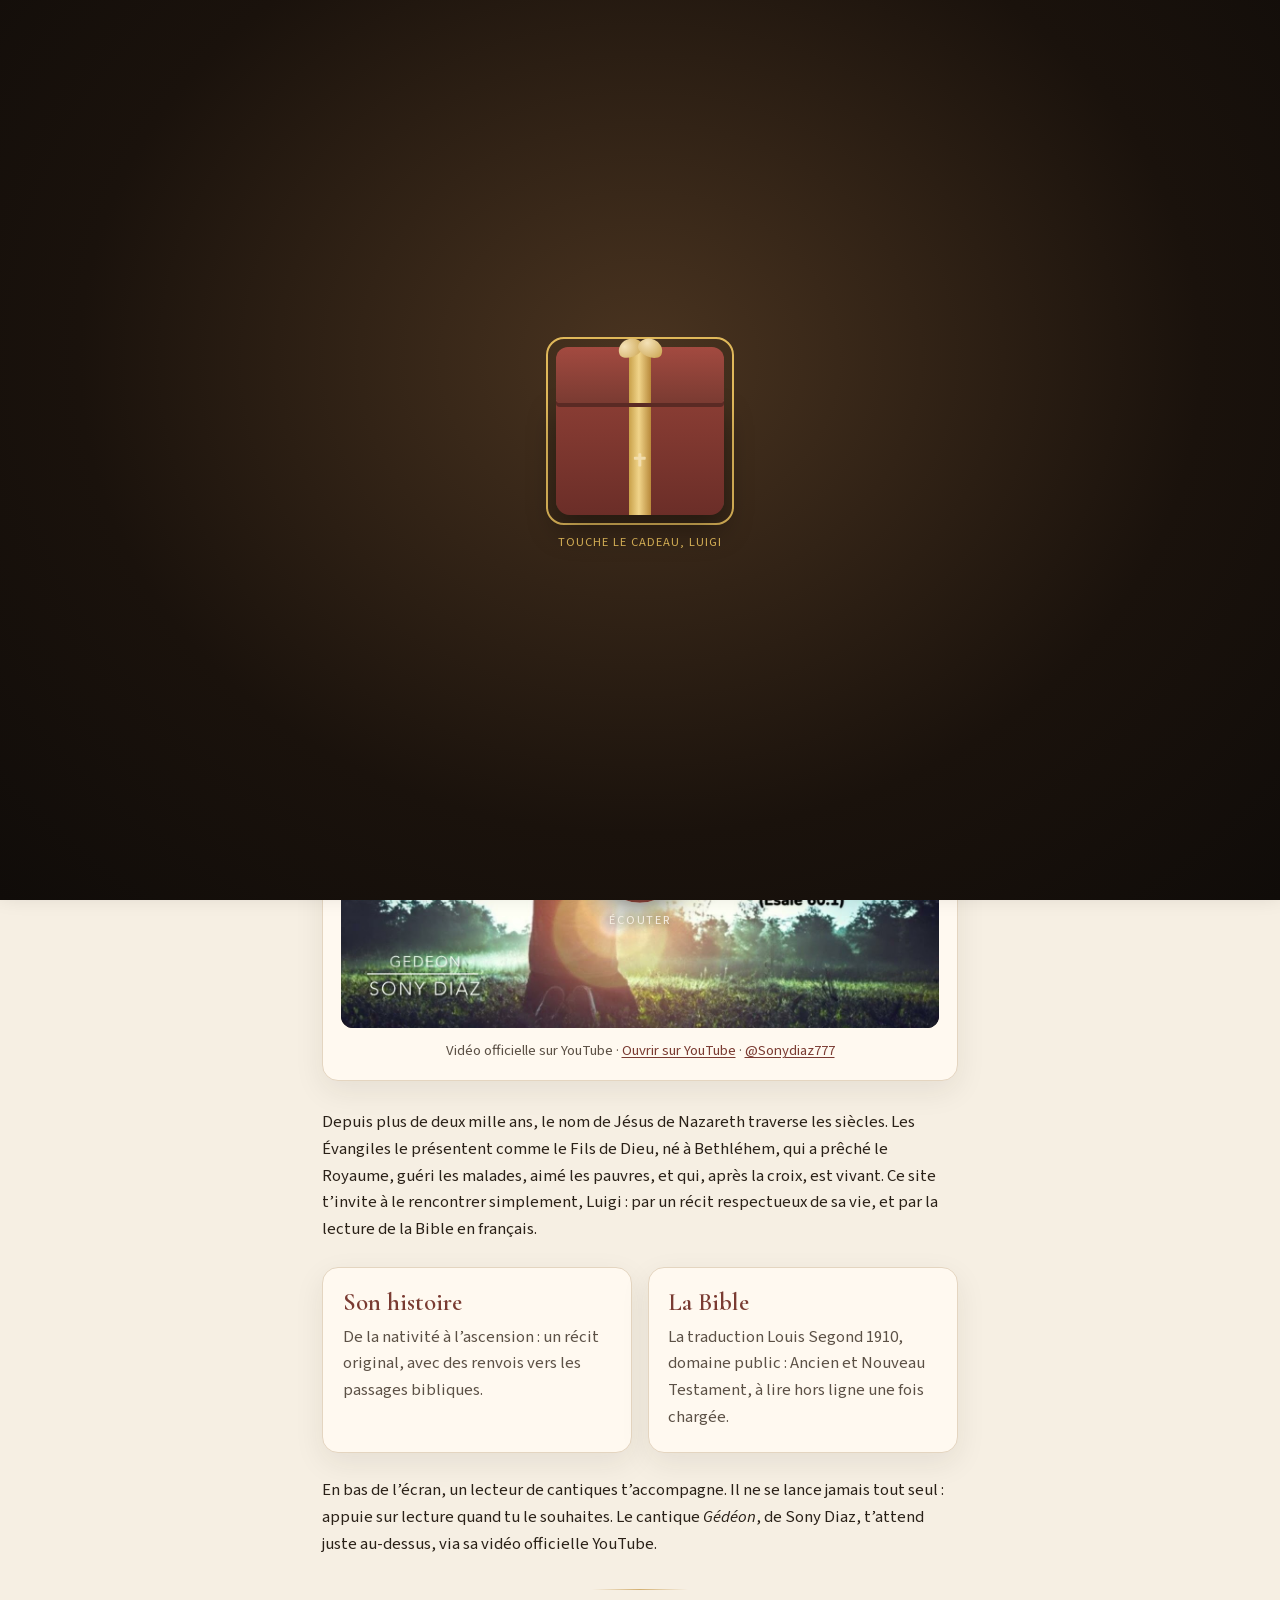
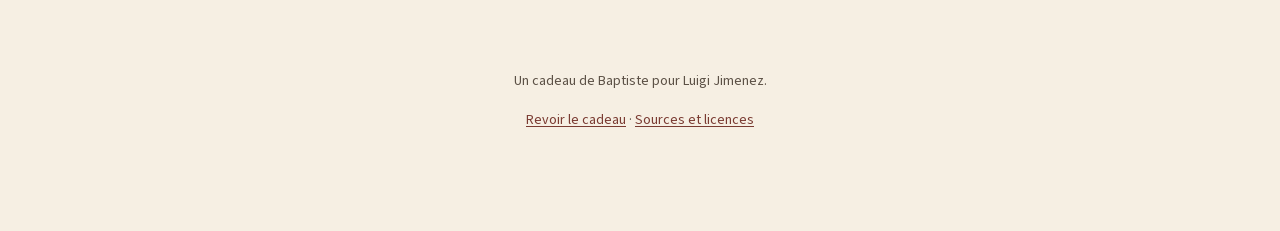
==== commit 1c6575db: "Mettre Gédéon de Sony Diaz en avant dans le cadeau La vidéo officielle apparaît dès l’ouverture du c" ====
--- a/index.html
+++ b/index.html
@@ -9,8 +9,8 @@
   <link rel="icon" href="favicon.svg" type="image/svg+xml">
   <link rel="apple-touch-icon" href="icons/icon-192.png">
   <link rel="manifest" href="manifest.webmanifest">
-  <link rel="stylesheet" href="css/fonts.css">
-  <link rel="stylesheet" href="css/style.css">
+  <link rel="stylesheet" href="css/fonts.css?v=5">
+  <link rel="stylesheet" href="css/style.css?v=5">
   <script>
     (function () {
       try {
@@ -18,9 +18,10 @@
         if (t) document.documentElement.setAttribute("data-theme", t);
         else if (window.matchMedia && matchMedia("(prefers-color-scheme: dark)").matches)
           document.documentElement.setAttribute("data-theme", "dark");
-        var replay = /(?:^|[?&])cadeau=1(?:&|$)/.test(location.search);
-        if (replay || localStorage.getItem("jesus-gift-seen") !== "1")
-          document.documentElement.classList.add("gift-pending");
+        var cadeau = /(?:^|[?&])cadeau(?:=[^&]*)?(?:&|$)/.test(location.search);
+        var seen = false;
+        try { seen = localStorage.getItem("jesus-gift-seen") === "1"; } catch (err) {}
+        if (cadeau || !seen) document.documentElement.classList.add("gift-pending");
       } catch (e) {}
     })();
   </script>
@@ -62,6 +63,24 @@
     </div>
   </section>
   <div class="wrap">
+    <article class="gedeon-card" data-gedeon-card id="gedeon">
+  <header class="gedeon-head">
+    <p class="kicker">Cantique offert</p>
+    <h2>Gédéon — Sony Diaz</h2>
+    <p class="gedeon-sub">Gédéon (Vaillant héros)</p>
+  </header>
+  <div class="gedeon-stage" data-gedeon-stage>
+    <img class="gedeon-poster" src="img/gedeon.jpg" width="1280" height="720" alt="Sony Diaz — Gédéon (Vaillant héros)">
+    <button type="button" class="gedeon-play" data-gedeon-play aria-label="Lire Gédéon de Sony Diaz">
+      <svg viewBox="0 0 24 24" width="42" height="42" aria-hidden="true"><path fill="currentColor" d="M8 5.5v13l11-6.5L8 5.5z"/></svg>
+      <span class="gedeon-play-label">Écouter</span>
+    </button>
+    <div class="yt-wrap" data-gedeon-yt></div>
+  </div>
+  <p class="gedeon-credit">Vidéo officielle sur YouTube
+    · <a href="https://www.youtube.com/watch?v=rrBUfTfi2Fc" rel="noopener noreferrer" target="_blank">Ouvrir sur YouTube</a>
+    · <a href="https://www.youtube.com/@Sonydiaz777" rel="noopener noreferrer" target="_blank">@Sonydiaz777</a></p>
+</article>
     <p>Depuis plus de deux mille ans, le nom de Jésus de Nazareth traverse les siècles. Les Évangiles le présentent comme le Fils de Dieu, né à Bethléhem, qui a prêché le Royaume, guéri les malades, aimé les pauvres, et qui, après la croix, est vivant. Ce site t’invite à le rencontrer simplement, Luigi&nbsp;: par un récit respectueux de sa vie, et par la lecture de la Bible en français.</p>
     <div class="cards">
       <a class="card" href="histoire.html">
@@ -73,14 +92,14 @@
         <p>La traduction Louis Segond 1910, domaine public&nbsp;: Ancien et Nouveau Testament, à lire hors ligne une fois chargée.</p>
       </a>
     </div>
-    <p>En bas de l’écran, un lecteur de cantiques t’accompagne. Il ne se lance jamais tout seul&nbsp;: appuie sur lecture quand tu le souhaites. Parmi les cantiques modernes, tu trouveras aussi <em>Gédéon</em>, de Sony Diaz, via sa vidéo officielle YouTube.</p>
+    <p>En bas de l’écran, un lecteur de cantiques t’accompagne. Il ne se lance jamais tout seul&nbsp;: appuie sur lecture quand tu le souhaites. Le cantique <em>Gédéon</em>, de Sony Diaz, t’attend juste au-dessus, via sa vidéo officielle YouTube.</p>
     <hr class="ornament">
   </div>
 </main>
 
 <footer class="site-foot">
   <p>Un cadeau de Baptiste pour Luigi Jimenez.</p>
-  <p><a href="index.html?cadeau=1" data-replay-gift>Revoir le cadeau</a>
+  <p><a href="index.html?cadeau" data-replay-gift>Revoir le cadeau</a>
    · <a href="apropos.html">Sources et licences</a></p>
 </footer>
 
@@ -146,12 +165,30 @@
       <h1 id="gift-title">Pour Luigi Jimenez</h1>
       <p class="gift-dedication">Luigi Jimenez, Jésus t’aime et te bénit, mon frère.</p>
       <p class="gift-signature">— Baptiste</p>
+      <article class="gedeon-card" data-gedeon-card>
+  <header class="gedeon-head">
+    <p class="kicker">Cantique offert</p>
+    <h2>Gédéon — Sony Diaz</h2>
+    <p class="gedeon-sub">Gédéon (Vaillant héros)</p>
+  </header>
+  <div class="gedeon-stage" data-gedeon-stage>
+    <img class="gedeon-poster" src="img/gedeon.jpg" width="1280" height="720" alt="Sony Diaz — Gédéon (Vaillant héros)">
+    <button type="button" class="gedeon-play" data-gedeon-play aria-label="Lire Gédéon de Sony Diaz">
+      <svg viewBox="0 0 24 24" width="42" height="42" aria-hidden="true"><path fill="currentColor" d="M8 5.5v13l11-6.5L8 5.5z"/></svg>
+      <span class="gedeon-play-label">Écouter</span>
+    </button>
+    <div class="yt-wrap" data-gedeon-yt></div>
+  </div>
+  <p class="gedeon-credit">Vidéo officielle sur YouTube
+    · <a href="https://www.youtube.com/watch?v=rrBUfTfi2Fc" rel="noopener noreferrer" target="_blank">Ouvrir sur YouTube</a>
+    · <a href="https://www.youtube.com/@Sonydiaz777" rel="noopener noreferrer" target="_blank">@Sonydiaz777</a></p>
+</article>
       <button type="button" class="btn btn-primary" data-gift-enter>Entrer</button>
     </div>
   </div>
 </div>
 
-<script src="js/app.js" defer></script>
+<script src="js/app.js?v=5" defer></script>
 
 </body>
 </html>
--- a/css/style.css
+++ b/css/style.css
@@ -579,6 +579,14 @@
 @keyframes rays-spin { to { transform: rotate(360deg) scale(1); } }
 
 .gift-stage { position: relative; z-index: 2; width: min(22rem, 100%); }
+.gift-overlay.is-open,
+.gift-overlay.is-opening { overflow-y: auto; }
+.gift-overlay.is-open { align-items: flex-start; }
+.gift-overlay.is-open .gift-stage,
+.gift-overlay.is-opening .gift-stage {
+  width: min(30rem, 100%);
+  margin-block: auto;
+}
 .gift-box {
   width: 10.5rem; height: 10.5rem;
   margin: 0 auto 1.1rem;
@@ -701,10 +709,25 @@
 }
 
 .gift-message {
-  display: none;
+  display: block;
+  position: absolute;
+  left: 50%;
+  width: min(30rem, 100%);
+  transform: translateX(-50%);
+  opacity: 0;
+  visibility: hidden;
+  pointer-events: none;
+}
+.gift-overlay.is-open .gift-message {
+  position: relative;
+  left: auto;
+  width: auto;
+  transform: none;
+  opacity: 1;
+  visibility: visible;
+  pointer-events: auto;
   animation: msg-in .7s ease both;
 }
-.gift-overlay.is-open .gift-message { display: block; }
 .gift-message .kicker { color: #E0B85A; }
 .gift-message h1 {
   font-size: clamp(2rem, 9vw, 3rem);
@@ -723,12 +746,114 @@
   font-style: italic;
   font-size: 1.2rem;
   color: #E0B85A;
-  margin: 0 0 1.5rem;
+  margin: 0 0 1rem;
 }
 @keyframes msg-in {
   from { opacity: 0; transform: translateY(12px); }
   to { opacity: 1; transform: none; }
 }
+
+
+/* Featured Gédéon — Sony Diaz card */
+.gedeon-card {
+  background: var(--bg-elev);
+  border: 1px solid var(--line);
+  border-radius: var(--radius);
+  box-shadow: var(--shadow);
+  padding: 1.15rem 1.1rem 1.05rem;
+  margin: 0 0 1.75rem;
+  text-align: center;
+}
+.gedeon-head .kicker { margin-bottom: .15rem; }
+.gedeon-head h2 {
+  font-family: var(--serif);
+  font-size: clamp(1.7rem, 5vw, 2.25rem);
+  margin: 0 0 .15rem;
+  color: var(--wine);
+  line-height: 1.15;
+}
+.gedeon-sub {
+  margin: 0 0 .9rem;
+  color: var(--ink-soft);
+  font-family: var(--serif);
+  font-style: italic;
+  font-size: 1.1rem;
+}
+.gedeon-stage {
+  position: relative;
+  aspect-ratio: 16 / 9;
+  border-radius: 12px;
+  overflow: hidden;
+  background: #1a1410;
+}
+.gedeon-poster {
+  position: absolute;
+  inset: 0;
+  width: 100%;
+  height: 100%;
+  object-fit: cover;
+  z-index: 1;
+}
+.gedeon-stage .yt-wrap {
+  position: absolute;
+  inset: 0;
+  z-index: 0;
+  border-radius: 0;
+  background: transparent;
+}
+.gedeon-card.is-playing .gedeon-stage .yt-wrap { z-index: 2; }
+.gedeon-play {
+  position: absolute;
+  z-index: 3;
+  left: 50%;
+  top: 50%;
+  transform: translate(-50%, -50%);
+  width: 5.4rem;
+  height: 5.4rem;
+  border: 0;
+  border-radius: 50%;
+  background: linear-gradient(180deg, #9a4c42 0%, #7A3B32 100%);
+  color: #F6EFE3;
+  box-shadow: 0 10px 28px rgba(0,0,0,.45), inset 0 1px 0 rgba(255,255,255,.25);
+  cursor: pointer;
+  display: grid;
+  place-items: center;
+  padding: 0;
+}
+.gedeon-play svg { margin-left: .2rem; }
+.gedeon-play-label {
+  position: absolute;
+  left: 50%;
+  top: calc(100% + .45rem);
+  transform: translateX(-50%);
+  font-family: var(--sans);
+  font-size: .78rem;
+  letter-spacing: .14em;
+  text-transform: uppercase;
+  color: #F6EFE3;
+  text-shadow: 0 1px 8px rgba(0,0,0,.8);
+  white-space: nowrap;
+  pointer-events: none;
+}
+.gedeon-play:hover { background: linear-gradient(180deg, #b85a4e 0%, #8a4338 100%); }
+.gedeon-play:focus-visible { outline: 2px solid #E0B85A; outline-offset: 4px; }
+.gedeon-card.is-playing .gedeon-poster,
+.gedeon-card.is-playing .gedeon-play { opacity: 0; pointer-events: none; }
+.gedeon-credit {
+  font-size: .92rem;
+  margin: .7rem 0 0;
+  color: var(--ink-soft);
+}
+.gift-message .gedeon-card {
+  background: rgba(246, 239, 227, .08);
+  border-color: rgba(224, 184, 90, .38);
+  box-shadow: none;
+  margin: 0 0 1.15rem;
+}
+.gift-message .gedeon-head h2 { color: #F6EFE3; }
+.gift-message .gedeon-sub,
+.gift-message .gedeon-credit { color: #E8D9C0; }
+.gift-message .gedeon-credit a { color: #E0B85A; }
 
 @media (prefers-reduced-motion: reduce) {
   .gift-overlay.is-opening .gift-lid,
